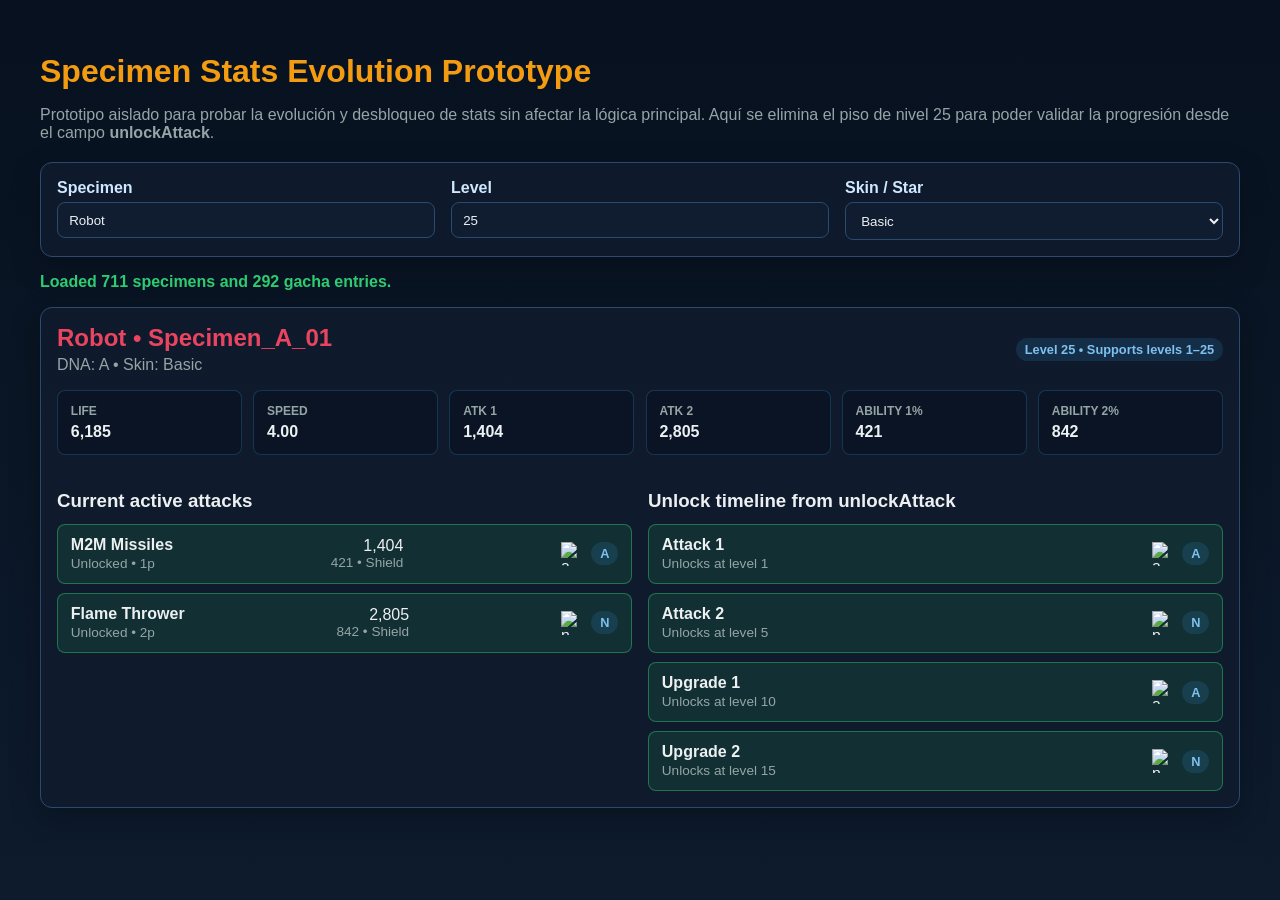
==== tests/specimen-stats-prototype/index.html @ 495829df "lvl1" ====
<!DOCTYPE html>
<html lang="en">
<head>
    <meta charset="UTF-8">
    <meta name="viewport" content="width=device-width, initial-scale=1.0">
    <title>Specimen Stats Evolution Prototype</title>
    <style>
        :root {
            color-scheme: dark;
            --bg: #07111f;
            --panel: #0f1b2d;
            --border: #2b4a6f;
            --text: #ecf0f1;
            --muted: #95a5a6;
            --accent: #3498db;
            --accent2: #e94560;
            --good: #2ecc71;
        }
        body {
            margin: 0;
            font-family: Arial, sans-serif;
            background: linear-gradient(180deg, var(--bg), #0d1b2d);
            color: var(--text);
            min-height: 100vh;
        }
        .wrap {
            max-width: 1200px;
            margin: 0 auto;
            padding: 2rem 1rem 3rem;
        }
        h1 {
            margin-bottom: 0.3rem;
            color: #f39c12;
        }
        .intro {
            color: var(--muted);
            margin-bottom: 1.2rem;
        }
        .controls, .card {
            background: rgba(15, 27, 45, 0.95);
            border: 1px solid var(--border);
            border-radius: 12px;
            padding: 1rem;
            box-shadow: 0 10px 30px rgba(0,0,0,0.25);
        }
        .controls {
            display: grid;
            grid-template-columns: repeat(auto-fit, minmax(220px, 1fr));
            gap: 1rem;
            margin-bottom: 1rem;
        }
        label {
            display: flex;
            flex-direction: column;
            gap: 0.35rem;
            font-weight: 600;
            color: #cfe8ff;
        }
        select, input {
            border: 1px solid var(--border);
            border-radius: 8px;
            padding: 0.6rem 0.7rem;
            background: #101d31;
            color: var(--text);
        }
        #status {
            margin-bottom: 1rem;
            color: var(--good);
            font-weight: 600;
        }
        .stats-grid {
            display: grid;
            grid-template-columns: repeat(auto-fit, minmax(130px, 1fr));
            gap: 0.7rem;
            margin-top: 1rem;
        }
        .stat-box {
            padding: 0.8rem;
            border: 1px solid rgba(52,152,219,0.25);
            border-radius: 8px;
            background: rgba(9,18,34,0.55);
        }
        .stat-label {
            color: var(--muted);
            font-size: 0.75rem;
            margin: 0 0 0.3rem;
            font-weight: 700;
            text-transform: uppercase;
        }
        .stat-value {
            font-weight: 700;
            font-size: 1rem;
            color: var(--text);
        }
        .attack-list, .timeline-list {
            display: grid;
            gap: 0.55rem;
            margin-top: 0.75rem;
        }
        .attack-item, .timeline-item {
            display: flex;
            justify-content: space-between;
            align-items: center;
            gap: 0.8rem;
            padding: 0.7rem 0.8rem;
            border-radius: 8px;
            border: 1px solid rgba(52,152,219,0.22);
            background: rgba(9,18,34,0.4);
        }
        .attack-item.locked, .timeline-item.locked {
            opacity: 0.65;
        }
        .attack-item.unlocked, .timeline-item.unlocked {
            border-color: rgba(46,204,113,0.45);
            background: rgba(46,204,113,0.12);
        }
        .pill {
            padding: 0.25rem 0.55rem;
            border-radius: 999px;
            font-size: 0.8rem;
            font-weight: 700;
            background: rgba(52,152,219,0.16);
            color: #7ec0ee;
            white-space: nowrap;
        }
        .gene-icon {
            width: 24px;
            height: 24px;
            object-fit: contain;
            vertical-align: middle;
        }
        .muted { color: var(--muted); }
        .small { font-size: 0.85rem; }
    </style>
</head>
<body>
    <div class="wrap">
        <h1>Specimen Stats Evolution Prototype</h1>
        <p class="intro">
            Prototipo aislado para probar la evolución y desbloqueo de stats sin afectar la lógica principal. Aquí se elimina el piso de nivel 25 para poder validar la progresión desde el campo <strong>unlockAttack</strong>.
        </p>

        <div class="controls">
            <label>
                Specimen
                <input id="specimenInput" list="specimenList" placeholder="Escribe el mutant o el specimen" />
                <datalist id="specimenList"></datalist>
            </label>
            <label>
                Level
                <input id="levelInput" type="number" min="1" max="25" value="25" />
            </label>
            <label>
                Skin / Star
                <select id="skinSelect"></select>
            </label>
        </div>

        <div id="status">Loading data…</div>
        <div id="results"></div>
    </div>

    <script type="module" src="./app.js"></script>
</body>
</html>
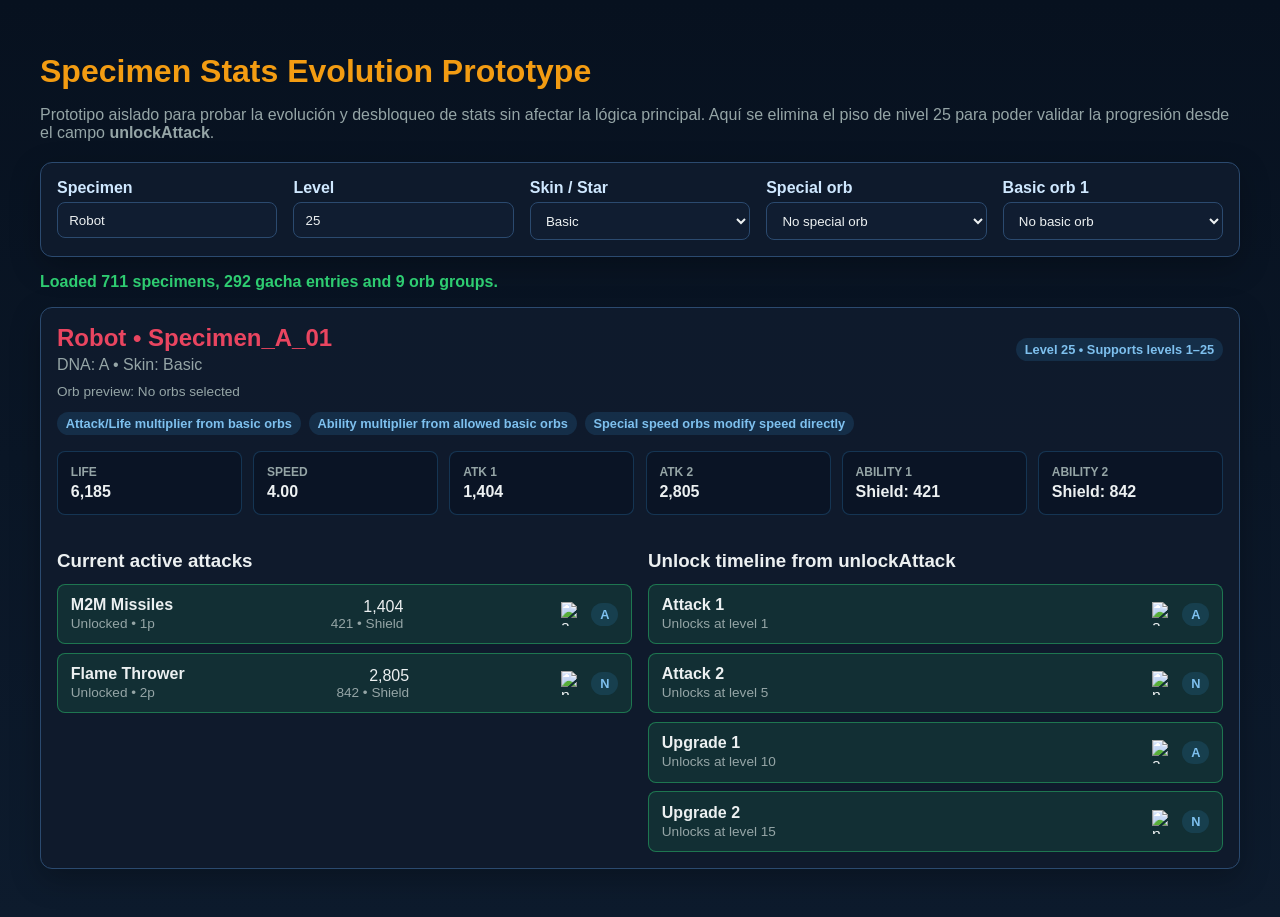
==== commit 9db2411a: "newmutant" ====
--- a/tests/specimen-stats-prototype/index.html
+++ b/tests/specimen-stats-prototype/index.html
@@ -154,6 +154,22 @@
                 Skin / Star
                 <select id="skinSelect"></select>
             </label>
+            <label id="specialOrbLabel">
+                Special orb
+                <select id="specialOrbSelect"></select>
+            </label>
+            <label id="basicOrbLabel1">
+                Basic orb 1
+                <select id="basicOrbSelect1"></select>
+            </label>
+            <label id="basicOrbLabel2">
+                Basic orb 2
+                <select id="basicOrbSelect2"></select>
+            </label>
+            <label id="basicOrbLabel3">
+                Basic orb 3
+                <select id="basicOrbSelect3"></select>
+            </label>
         </div>
 
         <div id="status">Loading data…</div>
